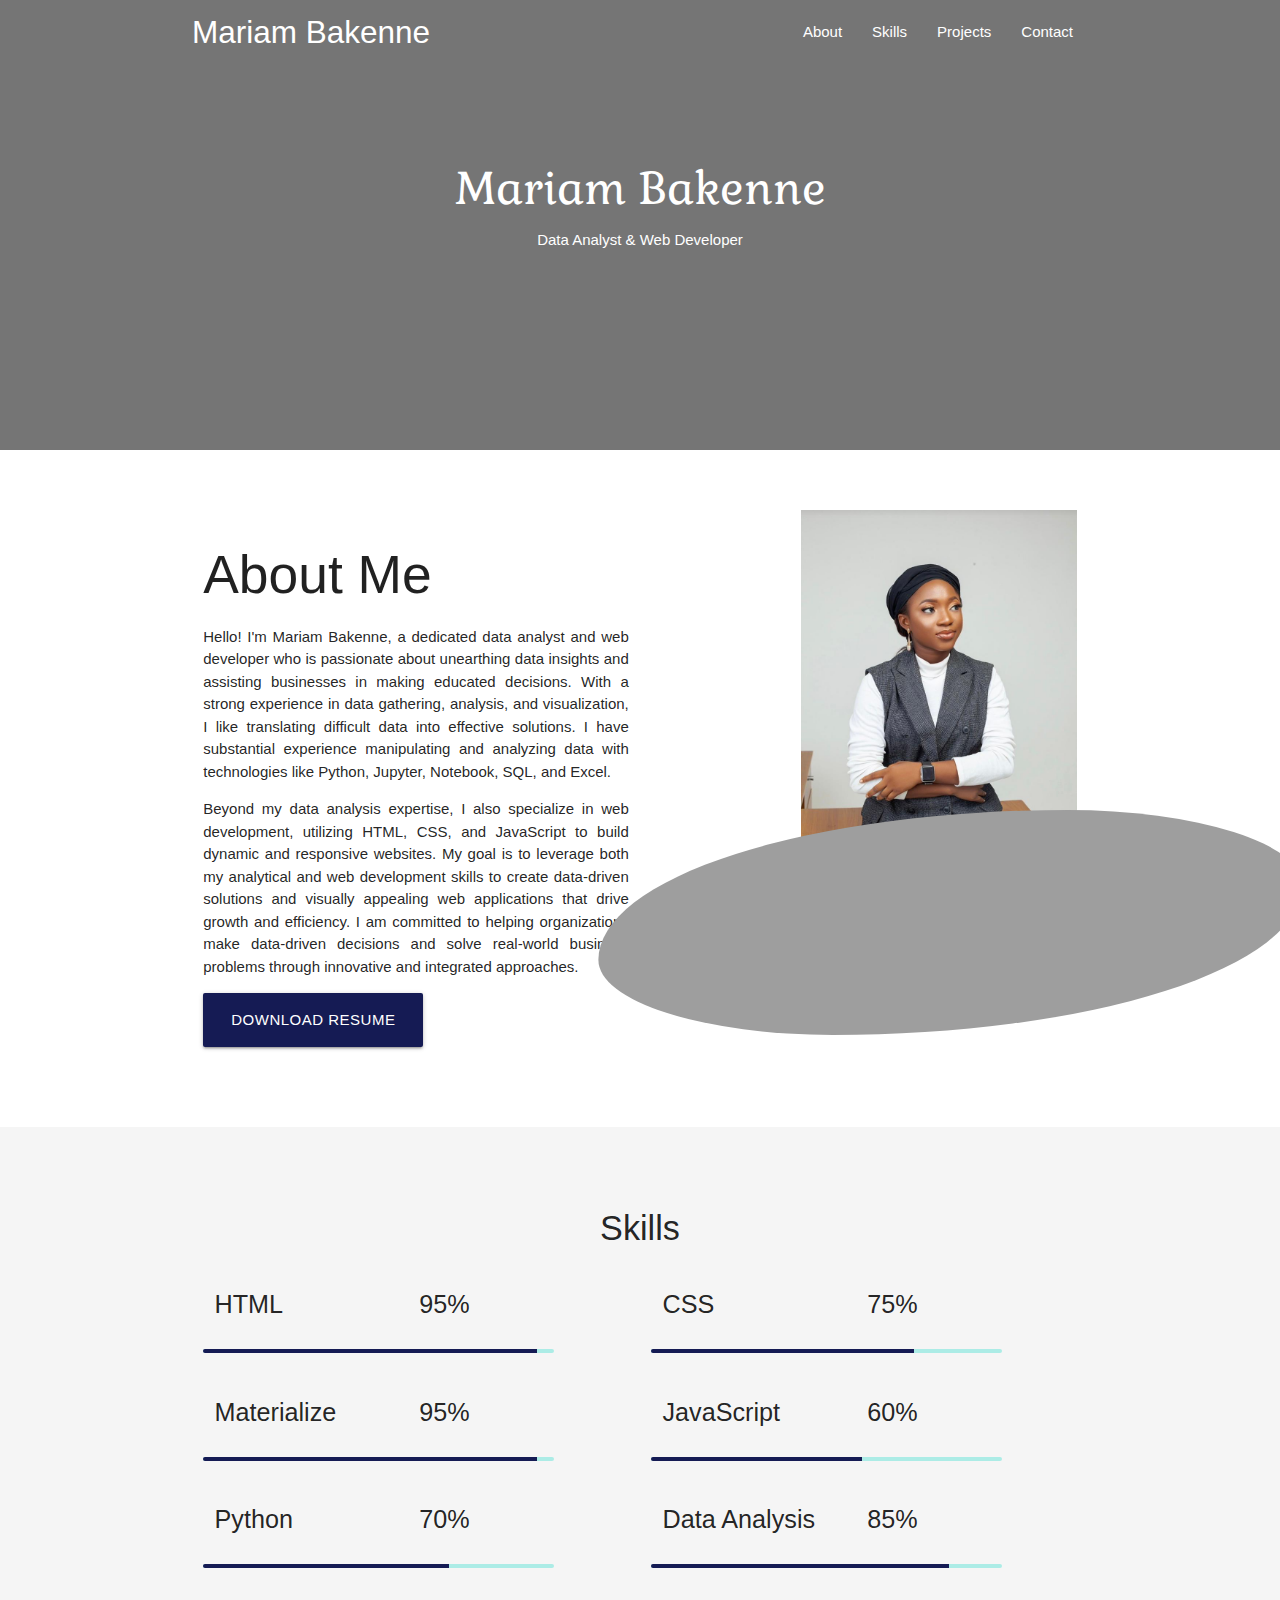
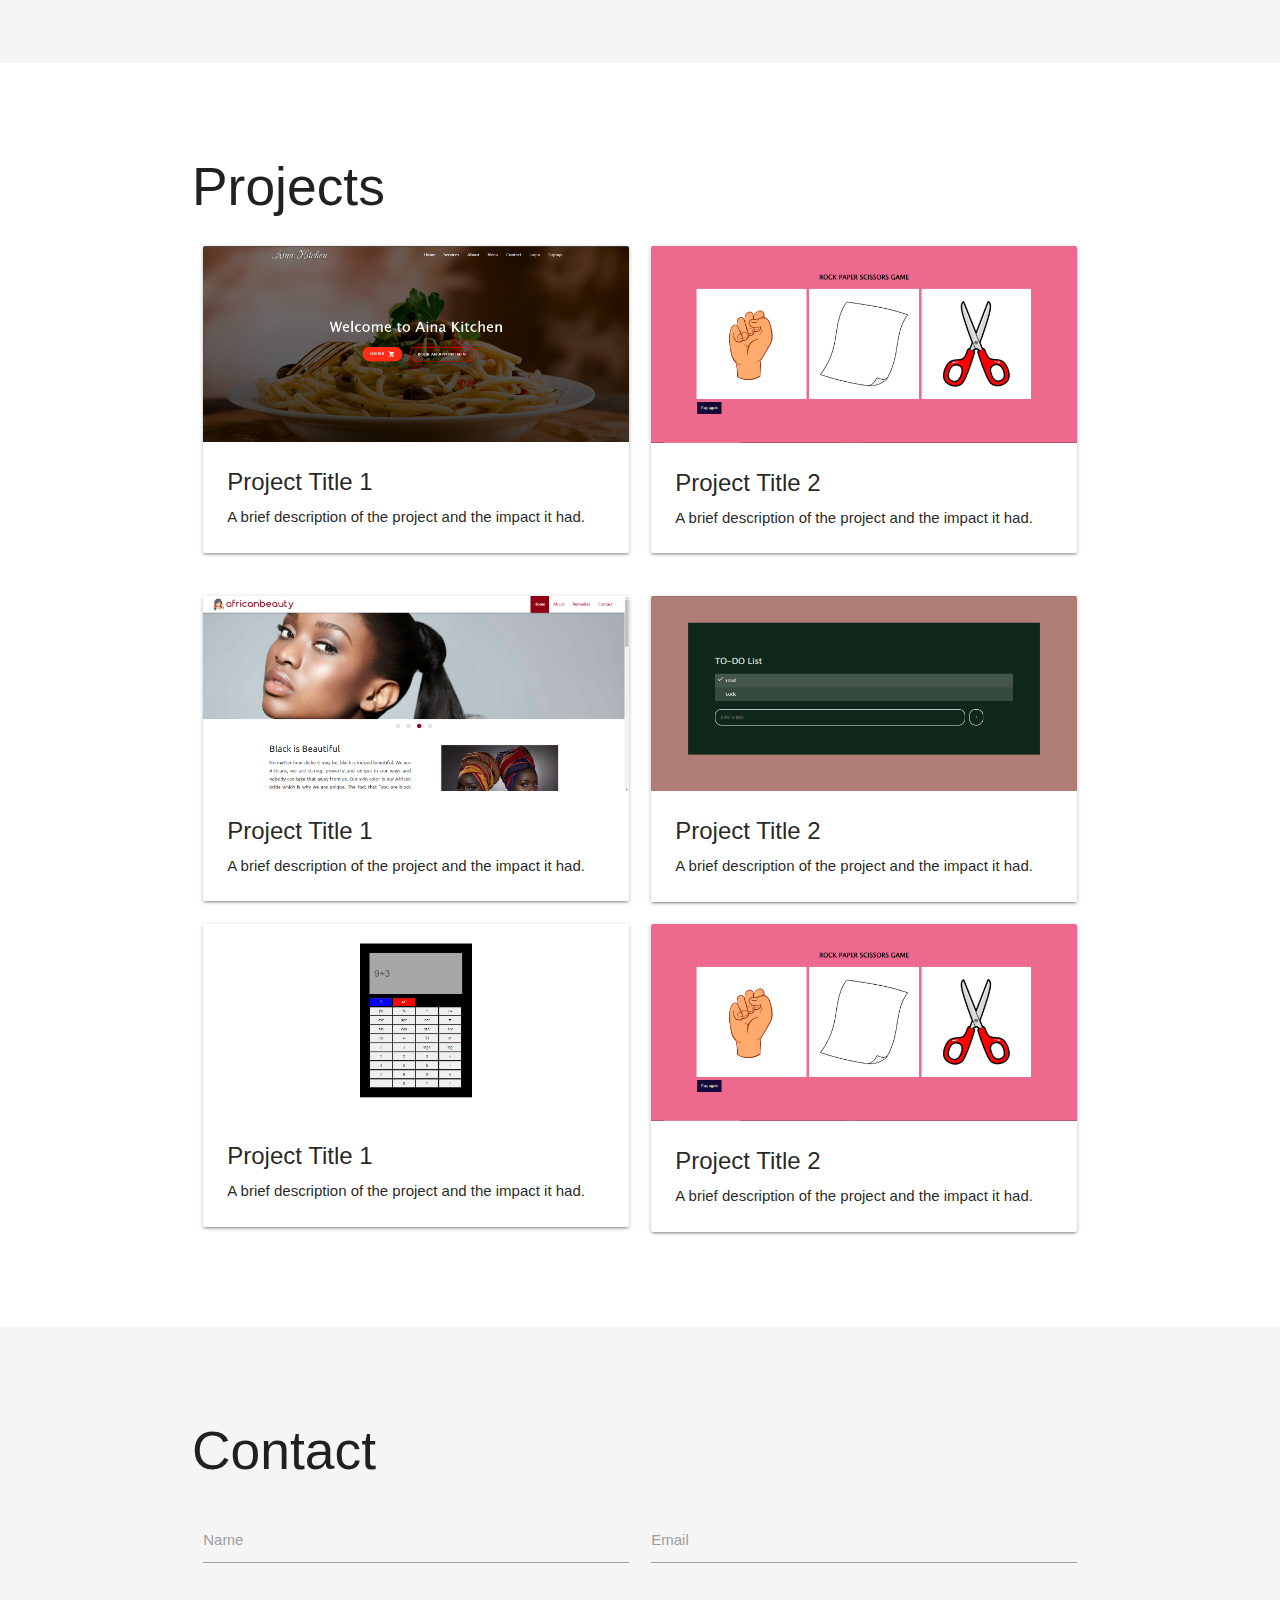
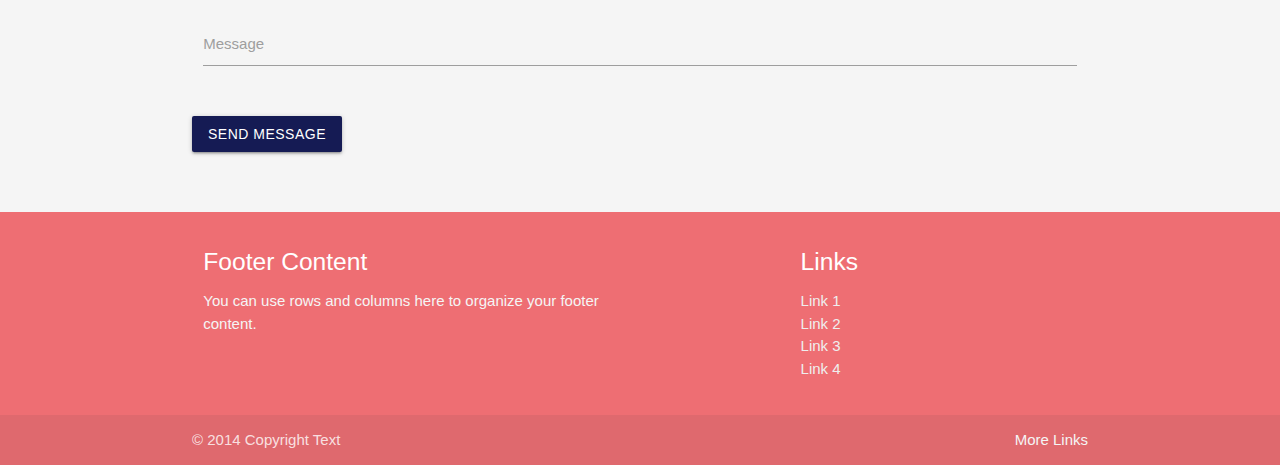
==== index.html @ 72cf2746 "testing" ====
<!DOCTYPE html>
<html lang="en">
<head>
    <meta charset="UTF-8">
    <meta name="viewport" content="width=device-width, initial-scale=1.0">
    <title>Portfolio | Home</title>
    <link rel="stylesheet" href="assets/css/materialize.min.css">
    <link href="https://fonts.googleapis.com/icon?family=Material+Icons" rel="stylesheet">
    <link rel="preconnect" href="https://fonts.googleapis.com">
    <link rel="preconnect" href="https://fonts.gstatic.com" crossorigin>
    <link href="https://fonts.googleapis.com/css2?family=Gabriela&display=swap" rel="stylesheet">
        <link rel="stylesheet" href="assets/css/style.css">
    
    <!-- Custom CSS -->
    <style>
        .section {
            padding: 4rem 0;
        }
        .header-background {
            color: white;
            padding: 100px 0;
            text-align: center;
        }
        .header-background h1 {
            margin: 0;
        }
    </style>
</head>
<body>
    <!-- Header Section -->
    <header class=" grey darken-1">
        <nav class="transparent z-depth-0">
            <div class="nav-wrapper">
                <div class="container">
                    <a href="#" data-target="mobile-demo" class="sidenav-trigger"><i class="material-icons">menu</i></a>
                    <a href="#" class="brand-logo">Mariam Bakenne</a>
                    <ul id="nav-mobile" class="right hide-on-med-and-down">
                        <li><a href="#about">About</a></li>
                        <li><a href="#skills">Skills</a></li>
                        <li><a href="#projects">Projects</a></li>
                        <li><a href="#contact">Contact</a></li>
                    </ul>
                </div>
            </div>
        </nav>
        <ul class="sidenav" id="mobile-demo">
            <li><a href="#about">About</a></li>
            <li><a href="#skills">Skills</a></li>
            <li><a href="#projects">Projects</a></li>
            <li><a href="#contact">Contact</a></li>
        </ul>
        <div class="container header-background" >
            <h1 id="header-text">Mariam Bakenne</h1>
            <p>Data Analyst & Web Developer</p>
        </div>
    </header>

    <!-- About Section -->
    <section id="about" class="section scrollspy">
        <div class="container">
            <div class="row">
                <div class="col s12 l6 justify">
                    <h2>About Me</h2>
                    <p>Hello! I'm Mariam Bakenne, a dedicated data analyst and web developer who is passionate about unearthing data insights and assisting businesses in making educated decisions. With a strong experience in data gathering, analysis, and visualization, I like translating difficult data into effective solutions. I have substantial experience manipulating and analyzing data with technologies like Python, Jupyter, Notebook, SQL, and Excel.</p>
                    <p>Beyond my data analysis expertise, I also specialize in web development, utilizing HTML, CSS, and JavaScript to build dynamic and responsive websites. My goal is to leverage both my analytical and web development skills to create data-driven solutions and visually appealing web applications that drive growth and efficiency. I am committed to helping organizations make data-driven decisions and solve real-world business problems through innovative and integrated approaches.</p>
                    <a href="assets/img/Reviewed.pdf" class="btn btn-large waves-effect waves-light btn-download blue" download>Download Resume</a>
                </div>
                <div class="col s12 l4 push-l2">
                    <img src="assets/img/img.jpg" alt="" class="responsive-img">
                </div>
            </div>
        </div>
    </section>

    <!-- Skills Section -->
    <section id="skills" class="section grey lighten-4">
        <div class="container">
            <h4 class="center-align">Skills</h4>
                <div class="row">
                    <div class="col s12 l5">
                        <p class="flow-text col l6">HTML</p>
                        <p class="flow-text col l6 push-l1">95%</p>
                        <div class="progress">
                            <div class="determinate" style="width: 95%"></div>
                        </div>
                                      
                    </div>
                    <div class="col s12 l5 offset-l1">
                        <p class="flow-text col l6">CSS</p>
                        <p class="flow-text col l6 push-l1">75%</p>
                        <div class="progress">
                            <div class="determinate" style="width: 75%"></div>
                        </div>
                                          
                    </div>
                    <div class="col s12 l5">
                        <p class="flow-text col l6">Materialize</p>
                        <p class="flow-text col l6 push-l1">95%</p>
                        <div class="progress">
                            <div class="determinate" style="width: 95%"></div>
                        </div>
                                        
                    </div>
                    <div class="col s12 l5 offset-l1">
                        <p class="flow-text col l6">JavaScript</p>
                        <p class="flow-text col l6 push-l1">60%</p>
                        <div class="progress">
                            <div class="determinate" style="width: 60%"></div>
                        </div>
                                          
                    </div>
                    <div class="col s12 l5">
                        <p class="flow-text col l6">Python</p>
                        <p class="flow-text col l6 push-l1">70%</p>
                        <div class="progress">
                            <div class="determinate" style="width: 70%"></div>
                        </div>
                                          
                    </div>
                    <div class="col s12 l5 push-l1">
                        <p class="flow-text col l6">Data Analysis</p>
                        <p class="flow-text col l6 push-l1">85%</p>
                        <div class="progress">
                            <div class="determinate" style="width: 85%"></div>
                        </div>
                                          
                    </div>
                </div>
        </div>
        <div class="curve"></div>
    </section>

    <!-- Projects Section -->
    <section id="projects" class="section scrollspy">
        <div class="container">
            <h2>Projects</h2>
            <div class="row">
                <div class="col s12 m6">
                    <div class="card">
                        <div class="card-image">
                            <img src="assets/img/p1.png" alt="Project 1">
                        </div>
                        <div class="card-content">
                            <span class="card-title">Project Title 1</span>
                            <p>A brief description of the project and the impact it had.</p>
                        </div>
                    </div>
                </div>
                <div class="col s12 m6">
                    <div class="card">
                        <div class="card-image">
                            <img src="assets/img/p2.png" alt="Project 2">
                        </div>
                        <div class="card-content">
                            <span class="card-title">Project Title 2</span>
                            <p>A brief description of the project and the impact it had.</p>
                        </div>
                    </div>
                </div>
                
            </div>
            <div class="row">
                <div class="col s12 m6">
                    <div class="card">
                        <div class="card-image">
                            <img src="assets/img/p3.png" alt="Project 1">
                        </div>
                        <div class="card-content">
                            <span class="card-title">Project Title 1</span>
                            <p>A brief description of the project and the impact it had.</p>
                        </div>
                    </div>
                </div>
                <div class="col s12 m6">
                    <div class="card">
                        <div class="card-image">
                            <img src="assets/img/p4.png" alt="Project 2">
                        </div>
                        <div class="card-content">
                            <span class="card-title">Project Title 2</span>
                            <p>A brief description of the project and the impact it had.</p>
                        </div>
                    </div>
                </div>
                <div class="col s12 m6">
                    <div class="card">
                        <div class="card-image">
                            <img src="assets/img/p5.png" alt="Project 1">
                        </div>
                        <div class="card-content">
                            <span class="card-title">Project Title 1</span>
                            <p>A brief description of the project and the impact it had.</p>
                        </div>
                    </div>
                </div>
                <div class="col s12 m6">
                    <div class="card">
                        <div class="card-image">
                            <img src="assets/img/p2.png" alt="Project 2">
                        </div>
                        <div class="card-content">
                            <span class="card-title">Project Title 2</span>
                            <p>A brief description of the project and the impact it had.</p>
                        </div>
                    </div>
                </div>
            </div>
        </div>
    </section>

    <!-- Contact Section -->
    <section id="contact" class="section grey lighten-4 ">
        <div class="container">
            <h2>Contact</h2>
            <form action="mailto:odunayoajayi2004@gmail.com" method="post" enctype="text/plain">
                <div class="row">
                    <div class="input-field col s12 m6">
                        <input id="name" name="name" type="text" class="validate" required>
                        <label for="name">Name</label>
                    </div>
                    <div class="input-field col s12 m6">
                        <input id="email" name="email" type="email" class="validate" required>
                        <label for="email">Email</label>
                    </div>
                </div>
                <div class="row">
                    <div class="input-field col s12">
                        <textarea id="message" name="message" class="materialize-textarea" required></textarea>
                        <label for="message">Message</label>
                    </div>
                </div>
            
                <button class="btn waves-effect waves-light blue" type="submit" name="submit">Send Message</button>
            </form>
        </div>
    </section>


    <footer class="page-footer">
        <div class="container">
          <div class="row">
            <div class="col l6 s12">
              <h5 class="white-text">Footer Content</h5>
              <p class="grey-text text-lighten-4">You can use rows and columns here to organize your footer content.</p>
            </div>
            <div class="col l4 offset-l2 s12">
              <h5 class="white-text">Links</h5>
              <ul>
                <li><a class="grey-text text-lighten-3" href="#!">Link 1</a></li>
                <li><a class="grey-text text-lighten-3" href="#!">Link 2</a></li>
                <li><a class="grey-text text-lighten-3" href="#!">Link 3</a></li>
                <li><a class="grey-text text-lighten-3" href="#!">Link 4</a></li>
              </ul>
            </div>
          </div>
        </div>
        <div class="footer-copyright">
          <div class="container">
          © 2014 Copyright Text
          <a class="grey-text text-lighten-4 right" href="#!">More Links</a>
          </div>
        </div>
      </footer>

    <script src="assets/js/jquery.js"></script>
    <script src="assets/js/materialize.min.js"></script>
    <script>
        $(document).ready(function(){
            $('.sidenav').sidenav();
            $('.scrollspy').scrollSpy();
        });
    </script>
</body>
</html>
---- assets/css/style.css ----
/* #151B54 */
*{
    font-family: 'Lucida Sans', 'Lucida Sans Regular', 'Lucida Grande', 'Lucida Sans Unicode', Geneva, Verdana, sans-serif;
}
body{
    overflow-x: hidden;
}
header{
    min-height: 50vh; 
    
}
.blue{
    background-color: #151B54 !important;
}
#header-text {
    font-family: 'Gabriela', serif !important;
    font-size: 3rem;

}
.justify{
    text-align: justify;
}
.progress .determinate{
    background-color: #151B54 !important;
    
}
.curve {
    position: absolute;
    height: 225px;
    width: 100%;
    bottom: 0;
}
.curve::before{
    content: '';
    display: block;
    position: absolute;
    border-radius: 100% 50%;
    width: 55%;
    height: 100%;
    background-color: #9e9e9e;
    transform: translate(85%, 60%);
}
.curve::after{
    content: '';
    display: block;
    position: absolute;
    border-radius: 100% 50%;
    width: 55%;
    height: 100%;
    background-color: white;
    transform: translate(-4%, 40%);
    z-index: -1;
}
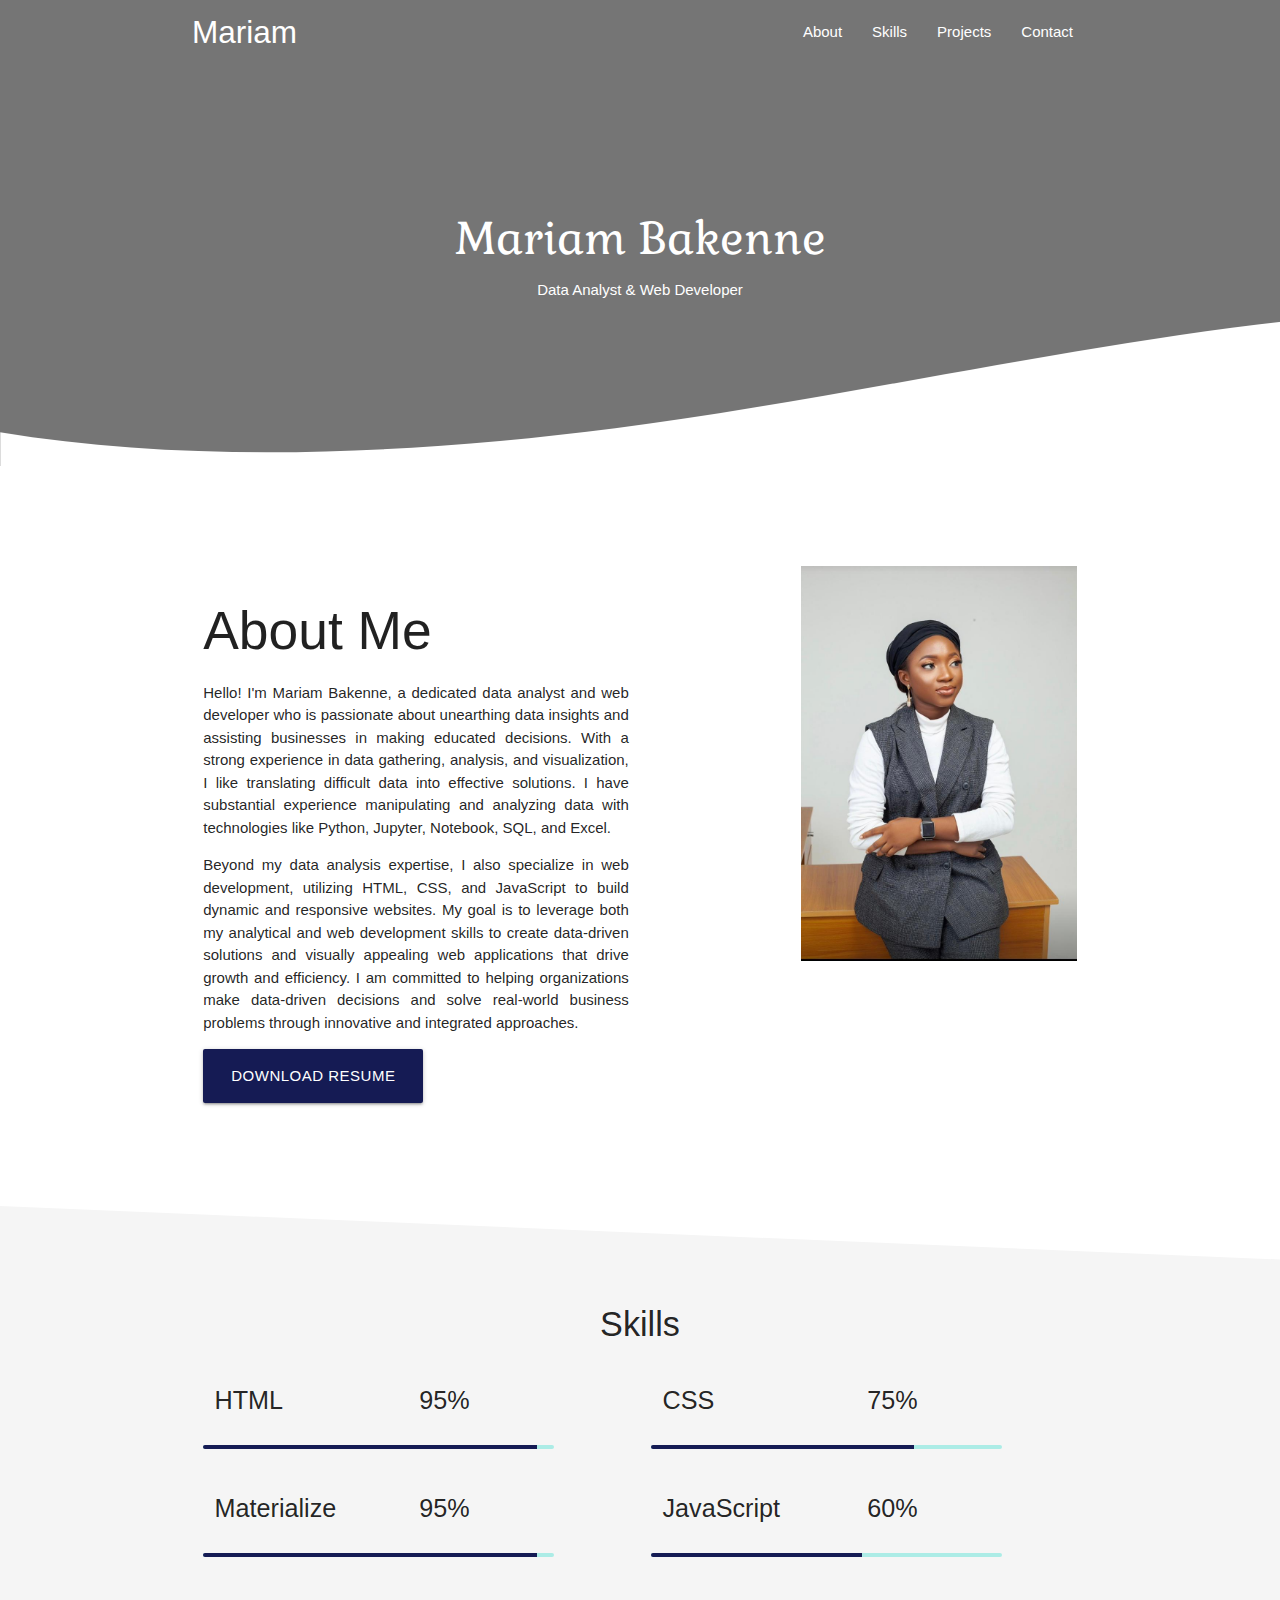
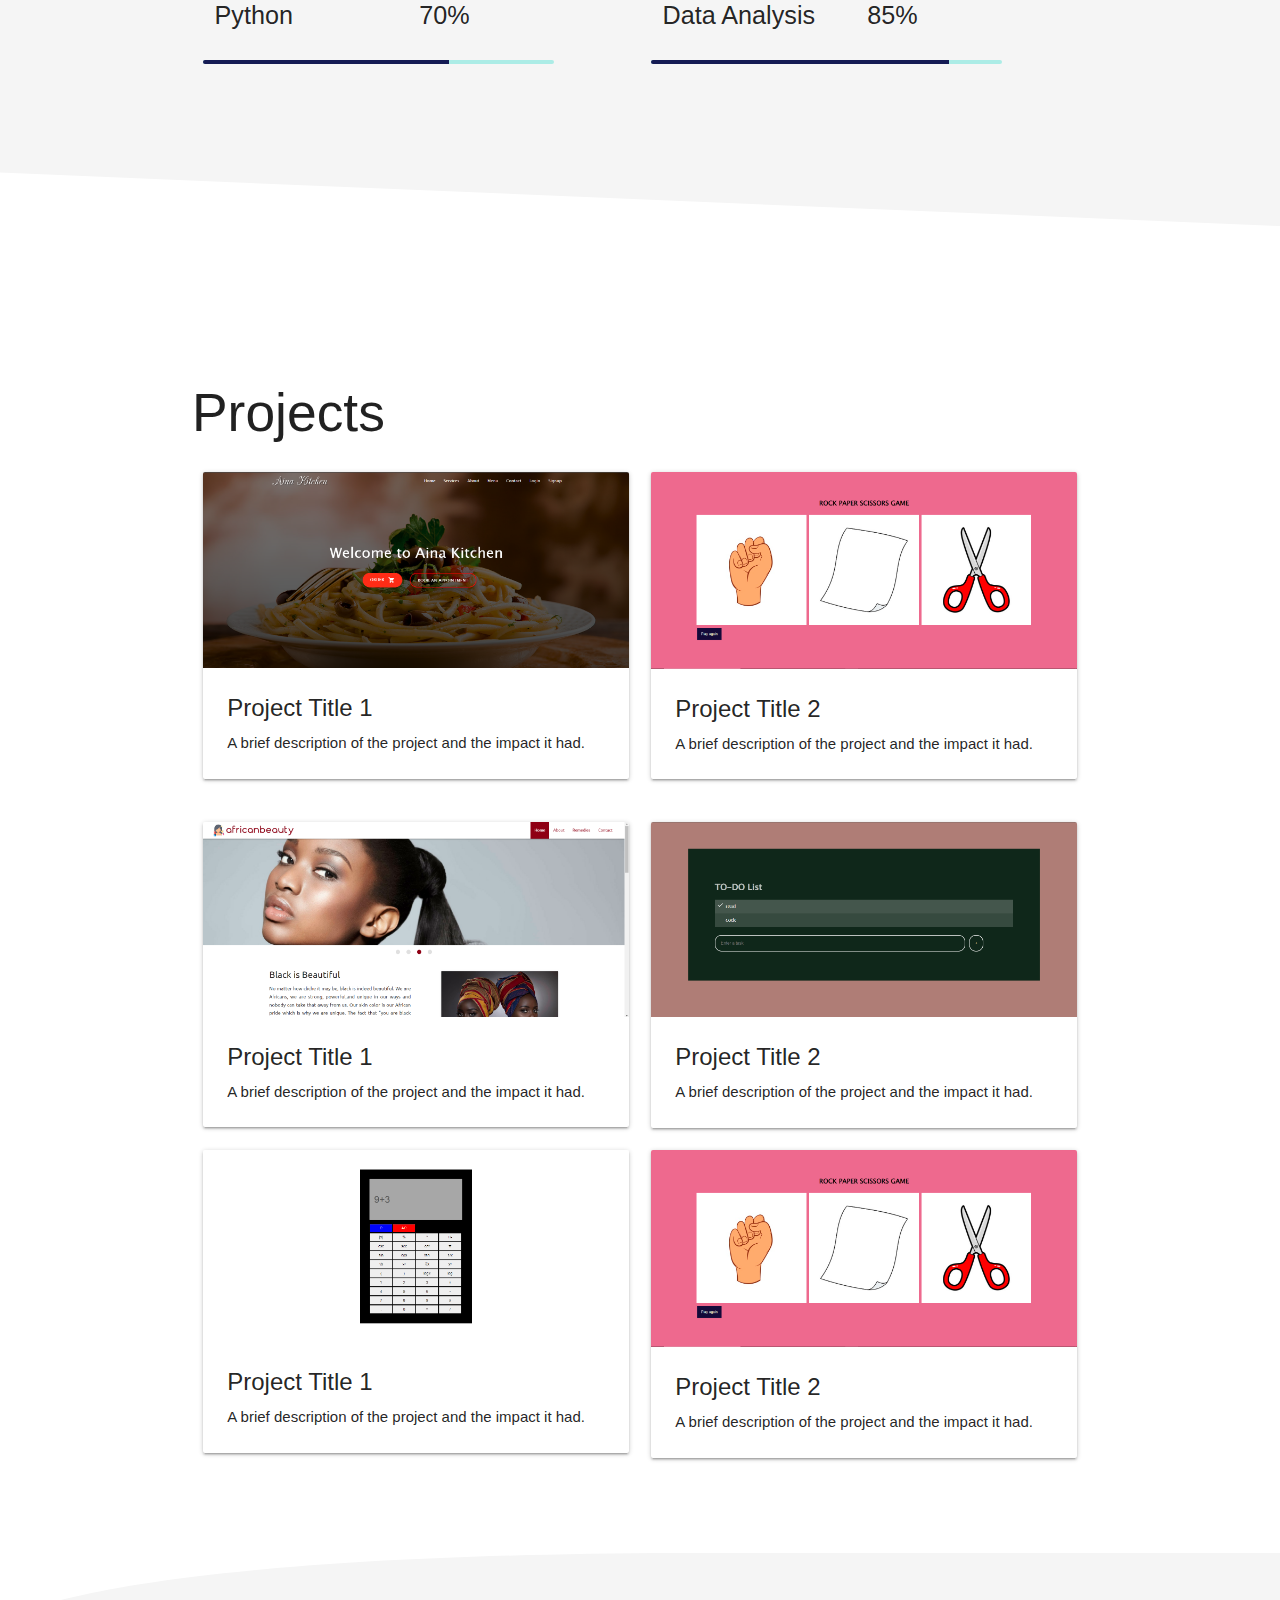
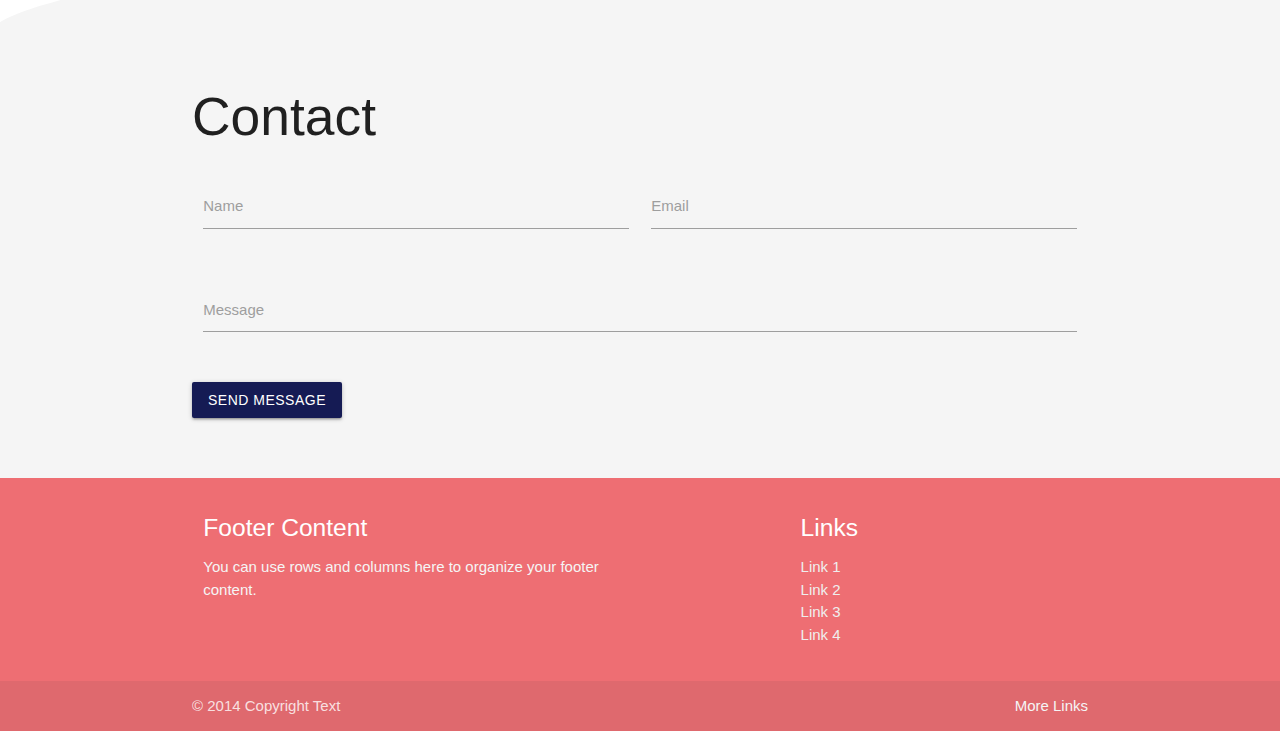
==== commit 0ad7aa6b: "update" ====
--- a/index.html
+++ b/index.html
@@ -9,21 +9,107 @@
     <link rel="preconnect" href="https://fonts.googleapis.com">
     <link rel="preconnect" href="https://fonts.gstatic.com" crossorigin>
     <link href="https://fonts.googleapis.com/css2?family=Gabriela&display=swap" rel="stylesheet">
-        <link rel="stylesheet" href="assets/css/style.css">
+    <link rel="stylesheet" href="assets/css/style.css">
     
     <!-- Custom CSS -->
     <style>
         .section {
             padding: 4rem 0;
+            position: relative;
         }
         .header-background {
             color: white;
-            padding: 100px 0;
+            padding: 150px 0;
             text-align: center;
         }
         .header-background h1 {
             margin: 0;
         }
+        header {
+            position: relative;
+            overflow: hidden;
+            /* padding-bottom: 200px; */
+        }
+        .custom-shape-divider-top-1716590445 {
+    position: absolute;
+    top: 0;
+    left: 0;
+    width: 100%;
+    overflow: hidden;
+    line-height: 0;
+    transform: rotate(180deg);
+}
+
+.custom-shape-divider-top-1716590445 svg {
+    position: relative;
+    display: block;
+    width: calc(200% + 1.3px);
+    height: 76px;
+}
+
+.custom-shape-divider-top-1716590445 .shape-fill {
+    fill: #FFFFFF;
+}
+.custom-shape-divider-bottom-1716588748 {
+    position: absolute;
+    bottom: 0;
+    left: 0;
+    width: 100%;
+    overflow: hidden;
+    line-height: 0;
+}
+
+.custom-shape-divider-bottom-1716588748 svg {
+    position: relative;
+    display: block;
+    width: calc(269% + 1.3px);
+    height: 167px;
+    transform: rotateY(180deg);
+}
+
+.custom-shape-divider-bottom-1716588748 .shape-fill {
+    fill: #FFFFFF;
+}
+.custom-shape-divider-top-1716589563 {
+    position: absolute;
+    top: 0;
+    left: 0;
+    width: 100%;
+    overflow: hidden;
+    line-height: 0;
+}
+
+.custom-shape-divider-top-1716589563 svg {
+    position: relative;
+    display: block;
+    width: calc(269% + 1.3px);
+    height: 167px;
+}
+
+.custom-shape-divider-top-1716589563 .shape-fill {
+    fill: #FFFFFF;
+}
+.custom-shape-divider-bottom-1716589627 {
+    position: absolute;
+    bottom: 0;
+    left: 0;
+    width: 100%;
+    overflow: hidden;
+    line-height: 0;
+    transform: rotate(180deg);
+}
+
+.custom-shape-divider-bottom-1716589627 svg {
+    position: relative;
+    display: block;
+    width: calc(269% + 1.3px);
+    height: 167px;
+}
+
+.custom-shape-divider-bottom-1716589627 .shape-fill {
+    fill: #FFFFFF;
+}
+
     </style>
 </head>
 <body>
@@ -33,7 +119,7 @@
             <div class="nav-wrapper">
                 <div class="container">
                     <a href="#" data-target="mobile-demo" class="sidenav-trigger"><i class="material-icons">menu</i></a>
-                    <a href="#" class="brand-logo">Mariam Bakenne</a>
+                    <a href="#" class="brand-logo">Mariam</a>
                     <ul id="nav-mobile" class="right hide-on-med-and-down">
                         <li><a href="#about">About</a></li>
                         <li><a href="#skills">Skills</a></li>
@@ -53,6 +139,11 @@
             <h1 id="header-text">Mariam Bakenne</h1>
             <p>Data Analyst & Web Developer</p>
         </div>
+        <div class="custom-shape-divider-bottom-1716588748">
+            <svg data-name="Layer 1" xmlns="http://www.w3.org/2000/svg" viewBox="0 0 1200 120" preserveAspectRatio="none">
+                <path d="M985.66,92.83C906.67,72,823.78,31,743.84,14.19c-82.26-17.34-168.06-16.33-250.45.39-57.84,11.73-114,31.07-172,41.86A600.21,600.21,0,0,1,0,27.35V120H1200V95.8C1132.19,118.92,1055.71,111.31,985.66,92.83Z" class="shape-fill"></path>
+            </svg>
+        </div>
     </header>
 
     <!-- About Section -->
@@ -73,7 +164,12 @@
     </section>
 
     <!-- Skills Section -->
-    <section id="skills" class="section grey lighten-4">
+    <section id="skills" class="section grey lighten-4 curvy">
+        <div class="custom-shape-divider-top-1716589563">
+            <svg data-name="Layer 1" xmlns="http://www.w3.org/2000/svg" viewBox="0 0 1200 120" preserveAspectRatio="none">
+                <path d="M1200 120L0 16.48 0 0 1200 0 1200 120z" class="shape-fill"></path>
+            </svg>
+        </div>
         <div class="container">
             <h4 class="center-align">Skills</h4>
                 <div class="row">
@@ -127,7 +223,11 @@
                     </div>
                 </div>
         </div>
-        <div class="curve"></div>
+        <div class="custom-shape-divider-bottom-1716589627">
+            <svg data-name="Layer 1" xmlns="http://www.w3.org/2000/svg" viewBox="0 0 1200 120" preserveAspectRatio="none">
+                <path d="M1200 120L0 16.48 0 0 1200 0 1200 120z" class="shape-fill"></path>
+            </svg>
+        </div>
     </section>
 
     <!-- Projects Section -->
@@ -210,6 +310,11 @@
 
     <!-- Contact Section -->
     <section id="contact" class="section grey lighten-4 ">
+            <div class="custom-shape-divider-top-1716590445">
+                <svg data-name="Layer 1" xmlns="http://www.w3.org/2000/svg" viewBox="0 0 1200 120" preserveAspectRatio="none">
+                    <path d="M602.45,3.86h0S572.9,116.24,281.94,120H923C632,116.24,602.45,3.86,602.45,3.86Z" class="shape-fill"></path>
+                </svg>
+            </div>
         <div class="container">
             <h2>Contact</h2>
             <form action="mailto:odunayoajayi2004@gmail.com" method="post" enctype="text/plain">
@@ -233,6 +338,7 @@
                 <button class="btn waves-effect waves-light blue" type="submit" name="submit">Send Message</button>
             </form>
         </div>
+        
     </section>
 
 
--- a/assets/css/style.css
+++ b/assets/css/style.css
@@ -23,31 +23,15 @@
 .progress .determinate{
     background-color: #151B54 !important;
     
-}
-.curve {
-    position: absolute;
-    height: 225px;
-    width: 100%;
-    bottom: 0;
-}
-.curve::before{
-    content: '';
-    display: block;
-    position: absolute;
-    border-radius: 100% 50%;
-    width: 55%;
-    height: 100%;
-    background-color: #9e9e9e;
-    transform: translate(85%, 60%);
-}
-.curve::after{
-    content: '';
-    display: block;
-    position: absolute;
-    border-radius: 100% 50%;
-    width: 55%;
-    height: 100%;
-    background-color: white;
-    transform: translate(-4%, 40%);
-    z-index: -1;
+} section {
+    position: relative !important;
+    display: flex !important;
+    flex-direction: column !important;
+    align-items: center !important;
+    min-height: 400px !important;
+    padding-top: 100px !important;
+  }
+
+#skills{
+    padding: 150px 0;
 }